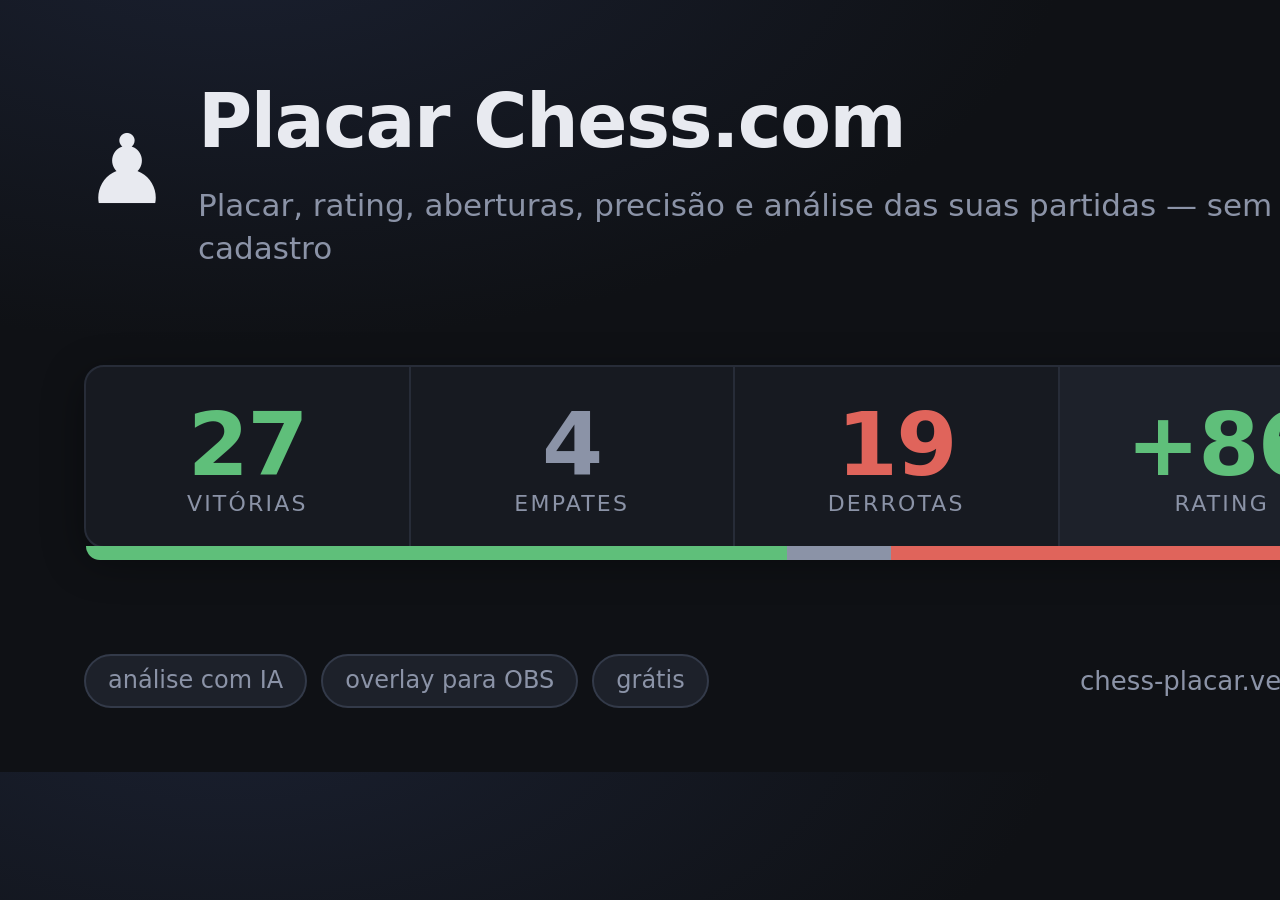
==== og-card.html @ f778bf90 "feat: add Open Graph card and image for improved social sharing" ====
<!doctype html>
<html lang="pt-BR">
<head>
<meta charset="utf-8">
<style>
  *{margin:0;box-sizing:border-box}
  body{width:1470px;height:772px;overflow:hidden;background:radial-gradient(1400px 700px at 18% -10%,#1a2030 0%,#0f1115 60%);color:#e8eaf0;font:15px/1.4 Inter,system-ui,"Segoe UI",Roboto,sans-serif;display:flex;flex-direction:column;justify-content:space-between;padding:70px 84px 64px}
  .topo{display:flex;align-items:center;gap:28px}
  .peao{font-size:96px;line-height:1}
  h1{font-size:74px;font-weight:800;letter-spacing:-.02em}
  .sub{font-size:31px;color:#8b93a7;margin-top:10px}
  .tally{display:grid;grid-template-columns:repeat(4,1fr);background:#171a21;border:2px solid #272c38;border-radius:20px;overflow:hidden;box-shadow:0 12px 40px rgba(0,0,0,.4)}
  .tally div{padding:34px 12px 26px;text-align:center;border-right:2px solid #272c38}
  .tally div:last-child{border-right:0;background:#1d212a}
  .tally strong{display:block;font-size:88px;font-weight:800;line-height:1;letter-spacing:-.02em;font-variant-numeric:tabular-nums}
  .tally span{color:#8b93a7;font-size:22px;text-transform:uppercase;letter-spacing:.1em}
  .w{color:#5fbf7a}.l{color:#e0645b}.d{color:#8b93a7}.r{color:#5fbf7a}
  .bar{display:flex;height:14px;border-radius:0 0 18px 18px;overflow:hidden;margin:-2px 2px 0}
  .bar i{height:100%}
  .rodape{display:flex;justify-content:space-between;align-items:center;color:#8b93a7;font-size:26px}
  .chips{display:flex;gap:14px}
  .chips span{padding:8px 22px;border:2px solid #333a49;border-radius:999px;background:#1d212a;font-size:24px}
</style>
</head>
<body>
  <div class="topo">
    <div class="peao">♟️</div>
    <div>
      <h1>Placar Chess.com</h1>
      <div class="sub">Placar, rating, aberturas, precisão e análise das suas partidas — sem cadastro</div>
    </div>
  </div>
  <div>
    <div class="tally">
      <div><strong class="w">27</strong><span>vitórias</span></div>
      <div><strong class="d">4</strong><span>empates</span></div>
      <div><strong class="l">19</strong><span>derrotas</span></div>
      <div><strong class="r">+86</strong><span>rating</span></div>
    </div>
    <div class="bar"><i style="flex:27;background:#5fbf7a"></i><i style="flex:4;background:#8b93a7"></i><i style="flex:19;background:#e0645b"></i></div>
  </div>
  <div class="rodape">
    <div class="chips"><span>análise com IA</span><span>overlay para OBS</span><span>grátis</span></div>
    <div>chess-placar.vercel.app</div>
  </div>
</body>
</html>
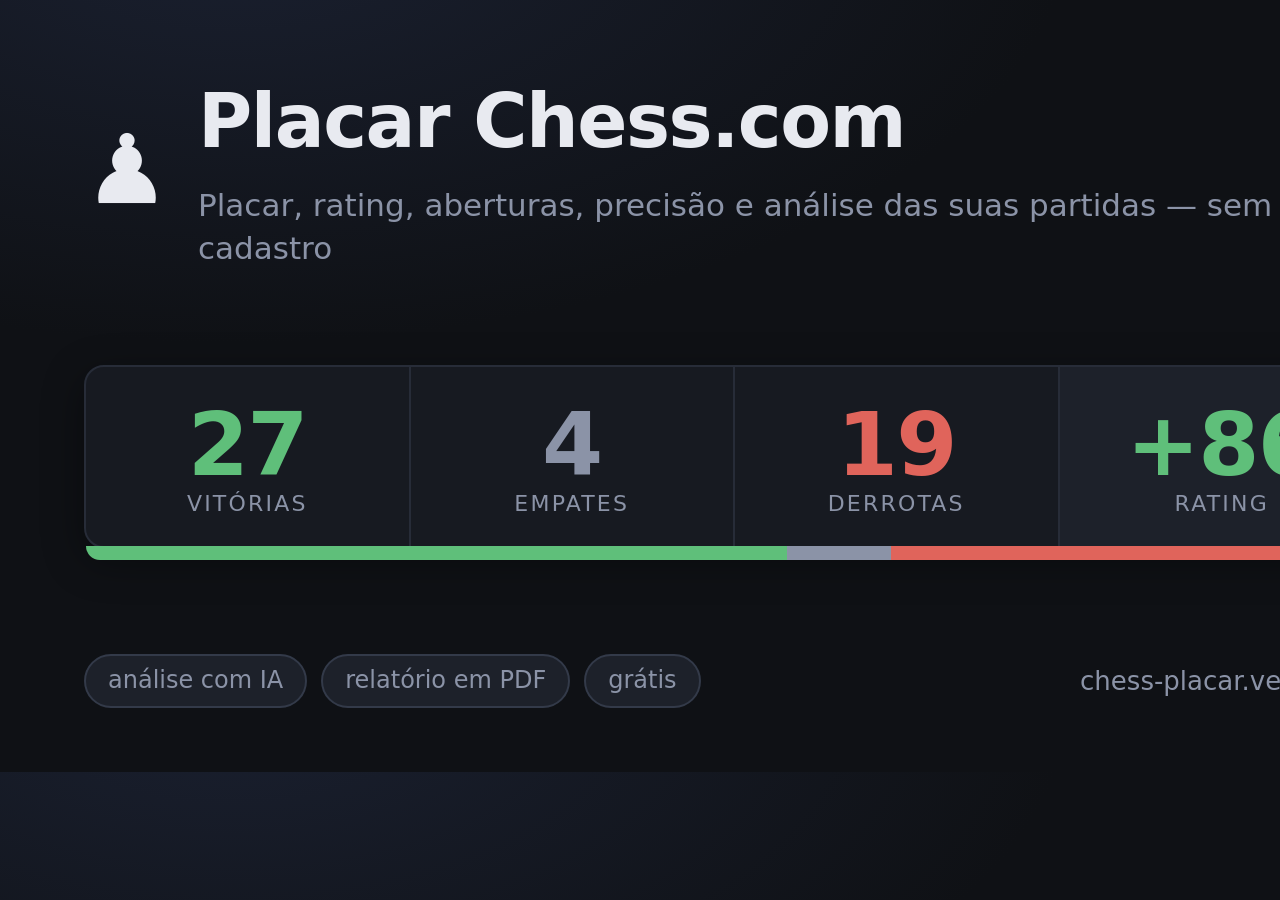
==== commit b0459f61: "Modo streamer removido: o app é uma ferramenta de evolução, não um painel de transmissão Sai js/over" ====
--- a/og-card.html
+++ b/og-card.html
@@ -40,7 +40,7 @@
     <div class="bar"><i style="flex:27;background:#5fbf7a"></i><i style="flex:4;background:#8b93a7"></i><i style="flex:19;background:#e0645b"></i></div>
   </div>
   <div class="rodape">
-    <div class="chips"><span>análise com IA</span><span>overlay para OBS</span><span>grátis</span></div>
+    <div class="chips"><span>análise com IA</span><span>relatório em PDF</span><span>grátis</span></div>
     <div>chess-placar.vercel.app</div>
   </div>
 </body>
